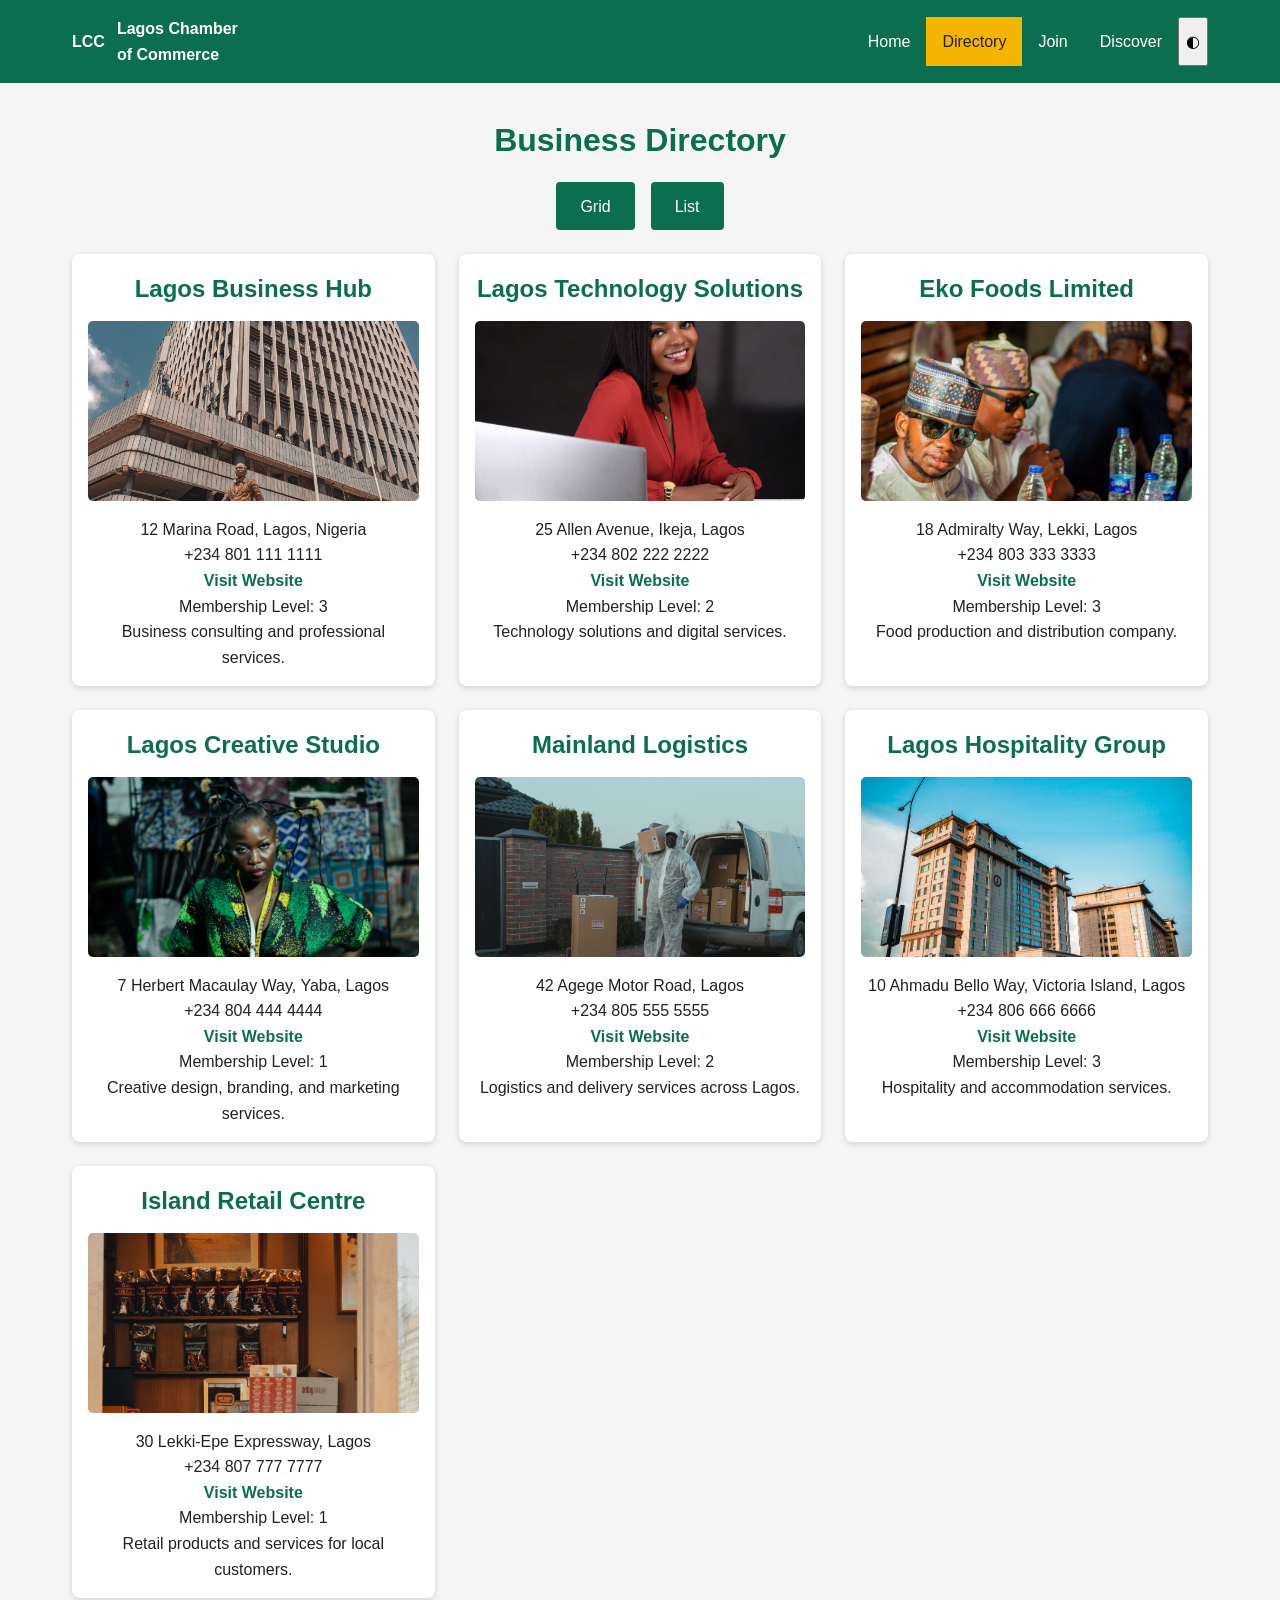
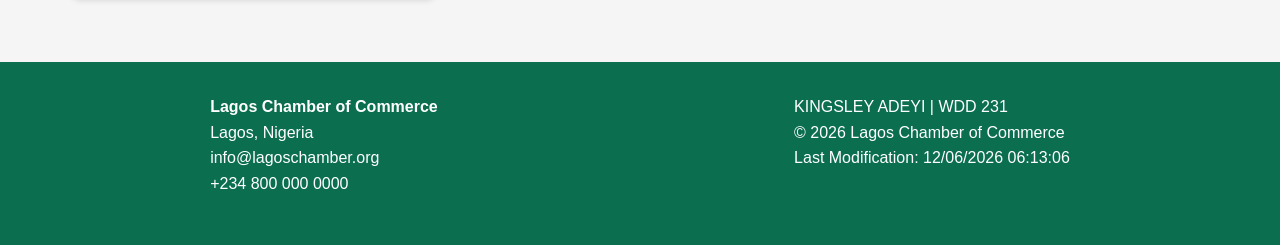
==== chamber/directory.html @ 1ae032a9 "Complete Chamber directory" ====
<!DOCTYPE html>
<html lang="en">
<head>
    <meta charset="UTF-8">
    <meta name="viewport" content="width=device-width, initial-scale=1.0">

    <title>Lagos Chamber of Commerce | Business Directory</title>
    <meta name="description" content="Explore businesses and services in Lagos through the Lagos Chamber of Commerce business directory.">
    <meta name="author" content="YOUR FULL NAME">

    <meta property="og:title" content="Lagos Chamber of Commerce | Business Directory">
    <meta property="og:description" content="Explore businesses and services in Lagos through the Lagos Chamber of Commerce business directory.">
    <meta property="og:image" content="https://kingsleyadeyi.github.io/wdd231/chamber/images/logo.svg">
    <meta property="og:url" content="https://kingsleyadeyi.github.io/wdd231/chamber/directory.html">

    <link rel="icon" href="images/logo.svg">

    <link rel="stylesheet" href="css/normalize.css">
    <link rel="stylesheet" href="css/small.css">
    <link rel="stylesheet" href="css/larger.css">

    <script src="js/directory.js" defer></script>
</head>

<body>

<header>
    <div class="header-content">
            <a href="directory.html" class="logo-link">
            <span class="logo-symbol">LCC</span>
            <span>Lagos Chamber<br>of Commerce</span>
        </a>

        <button id="menu" aria-label="Open navigation menu">☰</button>

        <nav>
            <a href="index.html">Home</a>
            <a href="directory.html" class="active">Directory</a>
            <a href="join.html">Join</a>
            <a href="discover.html">Discover</a>
            <button id="darkMode" aria-label="Toggle dark mode">◐</button>
        </nav>
    </div>
</header>

<main>
    <h1>Business Directory</h1>

    <div class="view-buttons">
        <button id="grid">Grid</button>
        <button id="list">List</button>
    </div>

    <div id="members" class="grid-view"></div>
</main>

<footer>
    <div class="footer-contact">
        <strong>Lagos Chamber of Commerce</strong>
        <p>Lagos, Nigeria</p>
        <p>info@lagoschamber.org</p>
        <p>+234 800 000 0000</p>
    </div>

    <div class="footer-info">
        <p>KINGSLEY ADEYI | WDD 231</p>
        <p>© <span id="currentyear"></span> Lagos Chamber of Commerce</p>
        <p>Last Modification: <span id="lastModified"></span></p>
    </div>
</footer>

</body>
</html>
---- chamber/css/small.css ----
/* Small screen styles */

body {
    font-family: Arial, sans-serif;
    background-color: #f5f5f5;
    color: #222;
    line-height: 1.6;
}

header {
    background-color: #0b6e4f;
    color: white;
}

.header-content {
    max-width: 1200px;
    margin: 0 auto;
    padding: 1rem;
    display: flex;
    align-items: center;
    justify-content: space-between;
}

.logo-link {
    display: flex;
    align-items: center;
    gap: 0.75rem;
    color: white;
    font-weight: bold;
}

.logo-link img {
    width: 50px;
    height: 50px;
}

#menu {
    background: none;
    border: none;
    color: white;
    font-size: 2rem;
    cursor: pointer;
}

nav {
    display: none;
    flex-direction: column;
    width: 100%;
}

nav.open {
    display: flex;
}

nav a {
    color: white;
    padding: 0.75rem;
    text-align: center;
}

nav a:hover,
nav a.active {
    background-color: #f4b400;
    color: #222;
}

main {
    max-width: 1200px;
    margin: 0 auto;
    padding: 1.5rem;
}

h1 {
    text-align: center;
    color: #0b6e4f;
    margin-bottom: 1rem;
}

.view-buttons {
    display: flex;
    justify-content: center;
    gap: 1rem;
    margin-bottom: 1.5rem;
}

.view-buttons button {
    padding: 0.7rem 1.5rem;
    border: none;
    background-color: #0b6e4f;
    color: white;
    cursor: pointer;
    border-radius: 4px;
}

.view-buttons button:hover {
    background-color: #f4b400;
    color: #222;
}

.grid-view {
    display: grid;
    grid-template-columns: 1fr;
    gap: 1.5rem;
}

.grid-view section,
.list-view section {
    background-color: white;
    padding: 1rem;
    border-radius: 8px;
    box-shadow: 0 2px 6px rgba(0, 0, 0, 0.15);
}

.grid-view section {
    text-align: center;
}

.grid-view img {
    width: 100%;
    height: 180px;
    object-fit: cover;
    margin: 0 auto 1rem;
    border-radius: 5px;
}

section h2 {
    color: #0b6e4f;
    margin-bottom: 0.75rem;
}

section a {
    color: #0b6e4f;
    font-weight: bold;
}

.list-view {
    display: flex;
    flex-direction: column;
    gap: 0.5rem;
}

.list-view section {
    display: grid;
    grid-template-columns: 1fr;
}

.list-view img {
    display: none;
}

footer {
    margin-top: 2rem;
    background-color: #0b6e4f;
    color: white;
    padding: 2rem 1rem;
    text-align: center;
}

.footer-contact,
.footer-info {
    margin-bottom: 1rem;
}
---- chamber/css/larger.css ----
/* Larger screen styles */

@media (min-width: 768px) {

    .header-content {
        padding: 1rem 2rem;
    }

    #menu {
        display: none;
    }

    nav {
        display: flex;
        flex-direction: row;
        width: auto;
    }

    nav a {
        padding: 0.75rem 1rem;
    }

    .grid-view {
        grid-template-columns: repeat(3, 1fr);
    }

    .list-view section {
        grid-template-columns: 2fr 2fr 1fr 1fr;
        align-items: center;
        gap: 1rem;
    }

    footer {
        display: flex;
        justify-content: space-around;
        text-align: left;
        padding: 2rem;
    }
}

@media (min-width: 1100px) {

    .grid-view {
        grid-template-columns: repeat(3, 1fr);
    }

    main {
        padding: 2rem;
    }
}
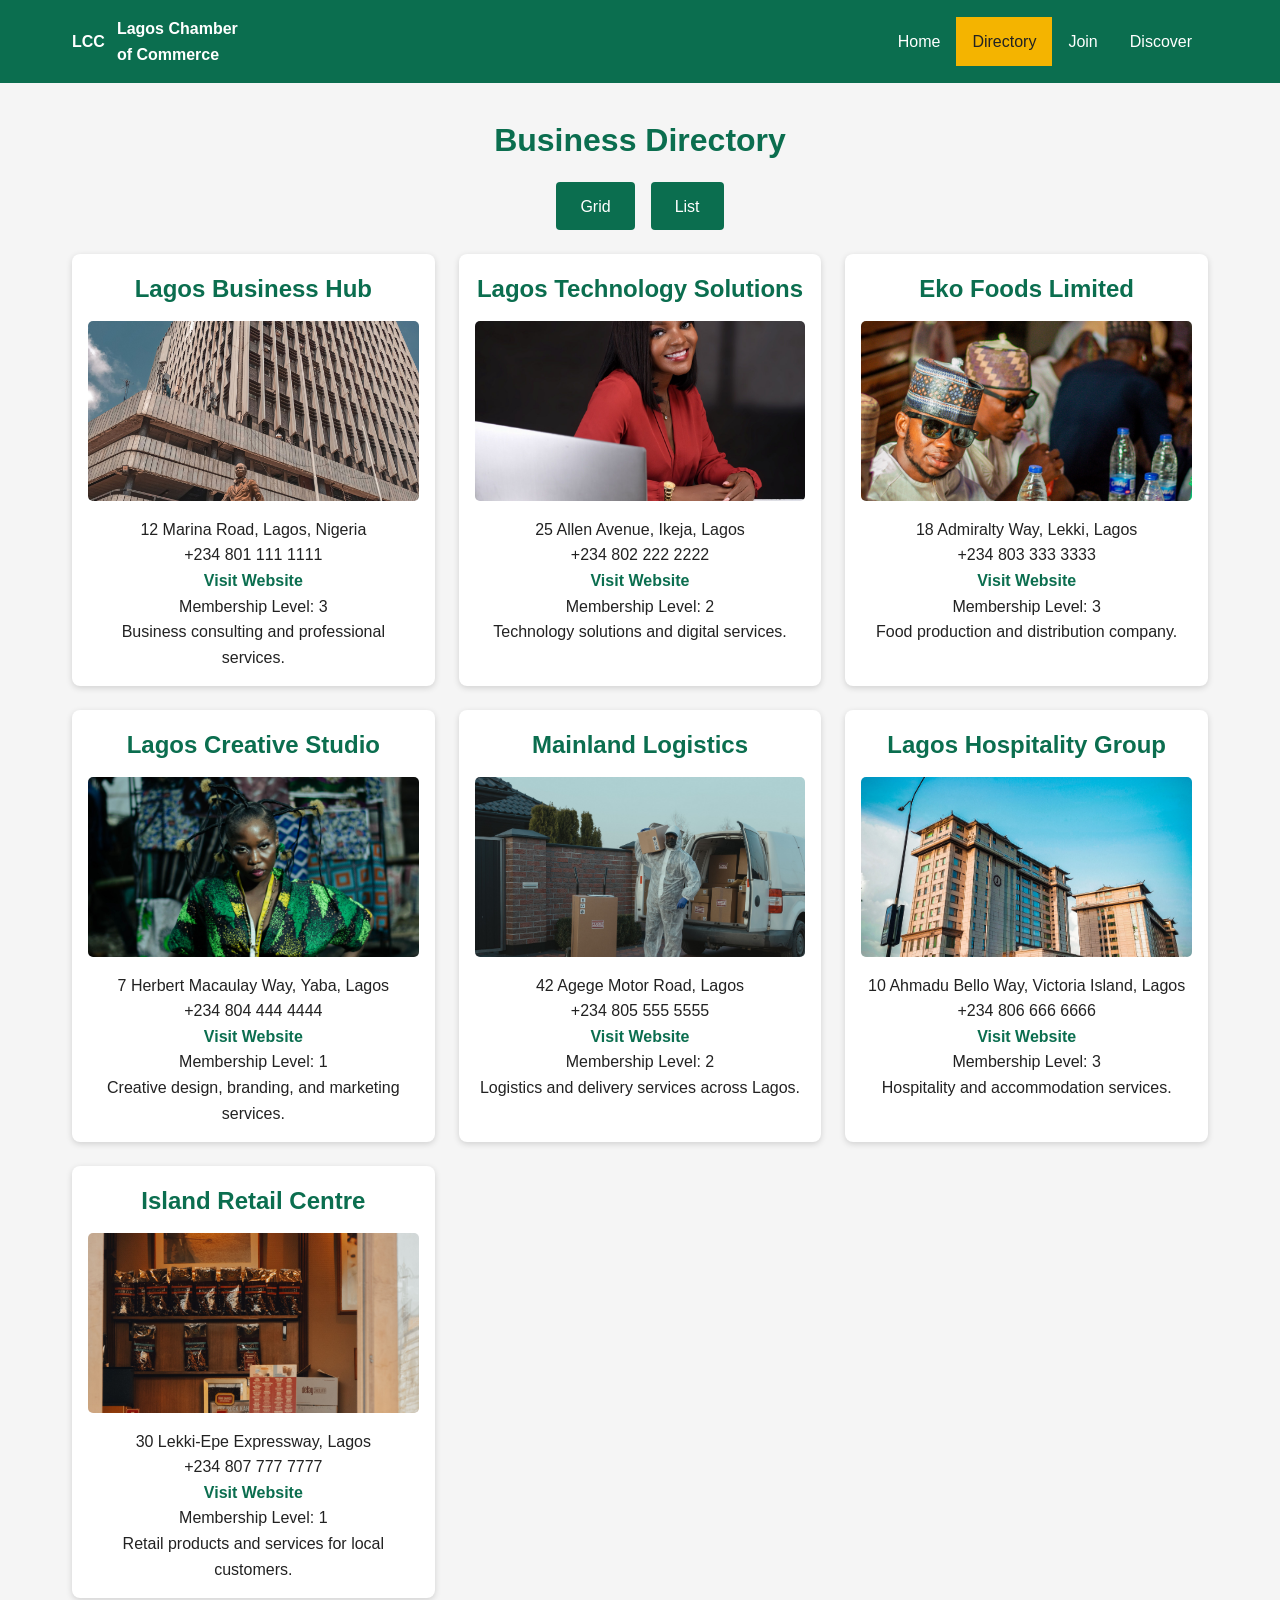
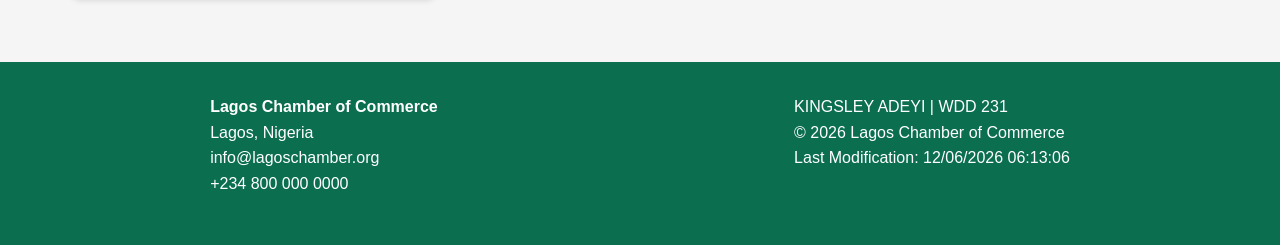
==== commit 0202cf02: "Fix chamber directory audit issues" ====
--- a/chamber/directory.html
+++ b/chamber/directory.html
@@ -5,28 +5,40 @@
     <meta name="viewport" content="width=device-width, initial-scale=1.0">
 
     <title>Lagos Chamber of Commerce | Business Directory</title>
+
     <meta name="description" content="Explore businesses and services in Lagos through the Lagos Chamber of Commerce business directory.">
-    <meta name="author" content="YOUR FULL NAME">
 
+    <meta name="author" content="Kingsley Adeyi">
+
+    <!-- Open Graph -->
     <meta property="og:title" content="Lagos Chamber of Commerce | Business Directory">
     <meta property="og:description" content="Explore businesses and services in Lagos through the Lagos Chamber of Commerce business directory.">
-    <meta property="og:image" content="https://kingsleyadeyi.github.io/wdd231/chamber/images/logo.svg">
+    <meta property="og:image" content="https://kingsleyadeyi.github.io/wdd231/chamber/images/business1.jpg">
     <meta property="og:url" content="https://kingsleyadeyi.github.io/wdd231/chamber/directory.html">
 
-    <link rel="icon" href="images/logo.svg">
+    <!-- Favicon -->
+    <link rel="icon" href="images/business1.jpg">
 
-    <link rel="stylesheet" href="css/normalize.css">
-    <link rel="stylesheet" href="css/small.css">
-    <link rel="stylesheet" href="css/larger.css">
+    <!-- Google Fonts -->
+    <link rel="preconnect" href="https://fonts.googleapis.com">
+    <link rel="preconnect" href="https://fonts.gstatic.com" crossorigin>
+    <link href="https://fonts.googleapis.com/css2?family=Inter:wght@400;500;600;700&display=swap" rel="stylesheet">
 
-    <script src="js/directory.js" defer></script>
+    <!-- CSS -->
+    <link rel="stylesheet" href="styles/normalize.css">
+    <link rel="stylesheet" href="styles/small.css">
+    <link rel="stylesheet" href="styles/larger.css">
+
+    <!-- JavaScript -->
+    <script src="scripts/directory.js" defer></script>
 </head>
 
 <body>
 
 <header>
     <div class="header-content">
-            <a href="directory.html" class="logo-link">
+
+        <a href="directory.html" class="logo-link">
             <span class="logo-symbol">LCC</span>
             <span>Lagos Chamber<br>of Commerce</span>
         </a>
@@ -38,12 +50,13 @@
             <a href="directory.html" class="active">Directory</a>
             <a href="join.html">Join</a>
             <a href="discover.html">Discover</a>
-            <button id="darkMode" aria-label="Toggle dark mode">◐</button>
         </nav>
+
     </div>
 </header>
 
 <main>
+
     <h1>Business Directory</h1>
 
     <div class="view-buttons">
@@ -52,9 +65,11 @@
     </div>
 
     <div id="members" class="grid-view"></div>
+
 </main>
 
 <footer>
+
     <div class="footer-contact">
         <strong>Lagos Chamber of Commerce</strong>
         <p>Lagos, Nigeria</p>
@@ -67,6 +82,7 @@
         <p>© <span id="currentyear"></span> Lagos Chamber of Commerce</p>
         <p>Last Modification: <span id="lastModified"></span></p>
     </div>
+
 </footer>
 
 </body>
--- a/chamber/styles/small.css
+++ b/chamber/styles/small.css
@@ -0,0 +1,162 @@
+/* Small screen styles */
+
+body {
+    font-family: Arial, sans-serif;
+    background-color: #f5f5f5;
+    color: #222;
+    line-height: 1.6;
+}
+
+header {
+    background-color: #0b6e4f;
+    color: white;
+}
+
+.header-content {
+    max-width: 1200px;
+    margin: 0 auto;
+    padding: 1rem;
+    display: flex;
+    align-items: center;
+    justify-content: space-between;
+}
+
+.logo-link {
+    display: flex;
+    align-items: center;
+    gap: 0.75rem;
+    color: white;
+    font-weight: bold;
+}
+
+.logo-link img {
+    width: 50px;
+    height: 50px;
+}
+
+#menu {
+    background: none;
+    border: none;
+    color: white;
+    font-size: 2rem;
+    cursor: pointer;
+}
+
+nav {
+    display: none;
+    flex-direction: column;
+    width: 100%;
+}
+
+nav.open {
+    display: flex;
+}
+
+nav a {
+    color: white;
+    padding: 0.75rem;
+    text-align: center;
+}
+
+nav a:hover,
+nav a.active {
+    background-color: #f4b400;
+    color: #222;
+}
+
+main {
+    max-width: 1200px;
+    margin: 0 auto;
+    padding: 1.5rem;
+}
+
+h1 {
+    text-align: center;
+    color: #0b6e4f;
+    margin-bottom: 1rem;
+}
+
+.view-buttons {
+    display: flex;
+    justify-content: center;
+    gap: 1rem;
+    margin-bottom: 1.5rem;
+}
+
+.view-buttons button {
+    padding: 0.7rem 1.5rem;
+    border: none;
+    background-color: #0b6e4f;
+    color: white;
+    cursor: pointer;
+    border-radius: 4px;
+}
+
+.view-buttons button:hover {
+    background-color: #f4b400;
+    color: #222;
+}
+
+.grid-view {
+    display: grid;
+    grid-template-columns: 1fr;
+    gap: 1.5rem;
+}
+
+.grid-view section,
+.list-view section {
+    background-color: white;
+    padding: 1rem;
+    border-radius: 8px;
+    box-shadow: 0 2px 6px rgba(0, 0, 0, 0.15);
+}
+
+.grid-view section {
+    text-align: center;
+}
+
+.grid-view img {
+    width: 100%;
+    height: 180px;
+    object-fit: cover;
+    margin: 0 auto 1rem;
+    border-radius: 5px;
+}
+
+section h2 {
+    color: #0b6e4f;
+    margin-bottom: 0.75rem;
+}
+
+section a {
+    color: #0b6e4f;
+    font-weight: bold;
+}
+
+.list-view {
+    display: flex;
+    flex-direction: column;
+    gap: 0.5rem;
+}
+
+.list-view section {
+    display: grid;
+    grid-template-columns: 1fr;
+}
+
+.list-view img {
+    display: none;
+}
+
+footer {
+    margin-top: 2rem;
+    background-color: #0b6e4f;
+    color: white;
+    padding: 2rem 1rem;
+    text-align: center;
+}
+
+.footer-contact,
+.footer-info {
+    margin-bottom: 1rem;
+}
--- a/chamber/styles/larger.css
+++ b/chamber/styles/larger.css
@@ -0,0 +1,50 @@
+/* Larger screen styles */
+
+@media (min-width: 768px) {
+
+    .header-content {
+        padding: 1rem 2rem;
+    }
+
+    #menu {
+        display: none;
+    }
+
+    nav {
+        display: flex;
+        flex-direction: row;
+        width: auto;
+    }
+
+    nav a {
+        padding: 0.75rem 1rem;
+    }
+
+    .grid-view {
+        grid-template-columns: repeat(3, 1fr);
+    }
+
+    .list-view section {
+        grid-template-columns: 2fr 2fr 1fr 1fr;
+        align-items: center;
+        gap: 1rem;
+    }
+
+    footer {
+        display: flex;
+        justify-content: space-around;
+        text-align: left;
+        padding: 2rem;
+    }
+}
+
+@media (min-width: 1100px) {
+
+    .grid-view {
+        grid-template-columns: repeat(3, 1fr);
+    }
+
+    main {
+        padding: 2rem;
+    }
+}
